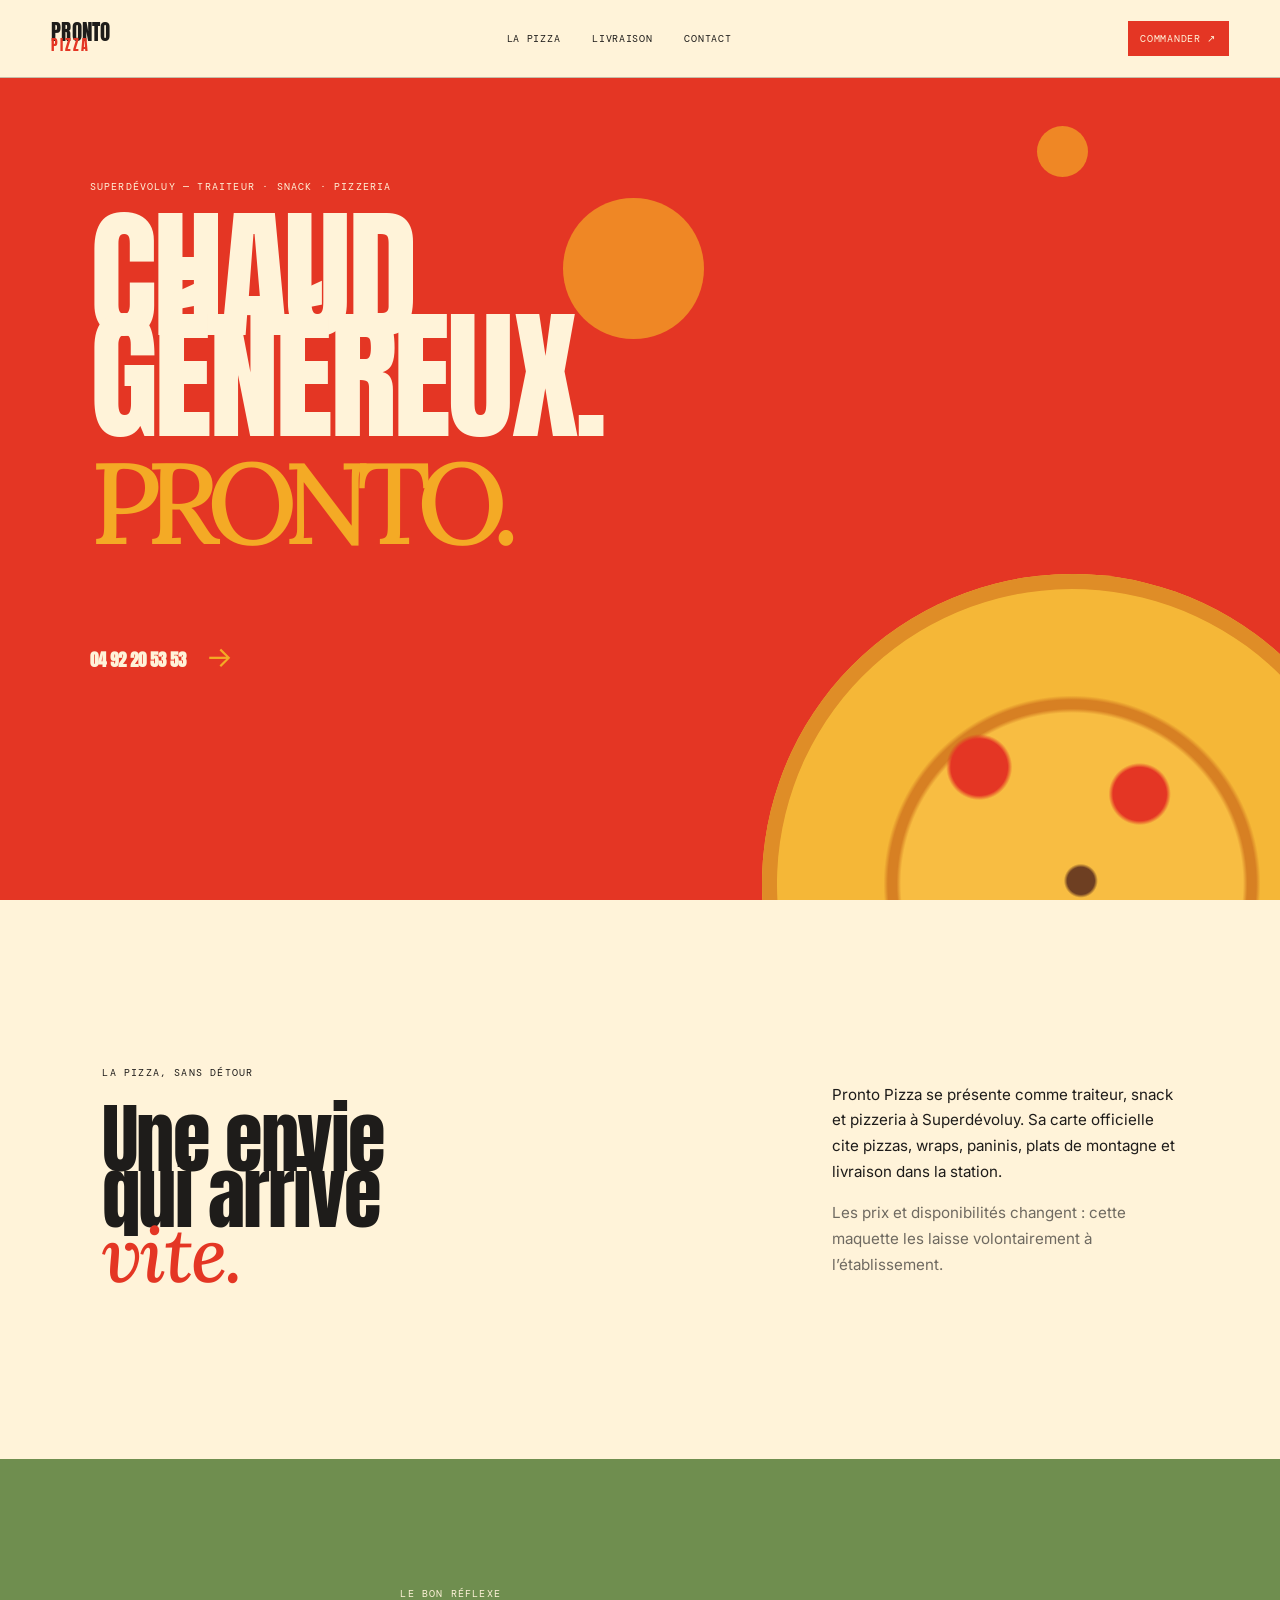
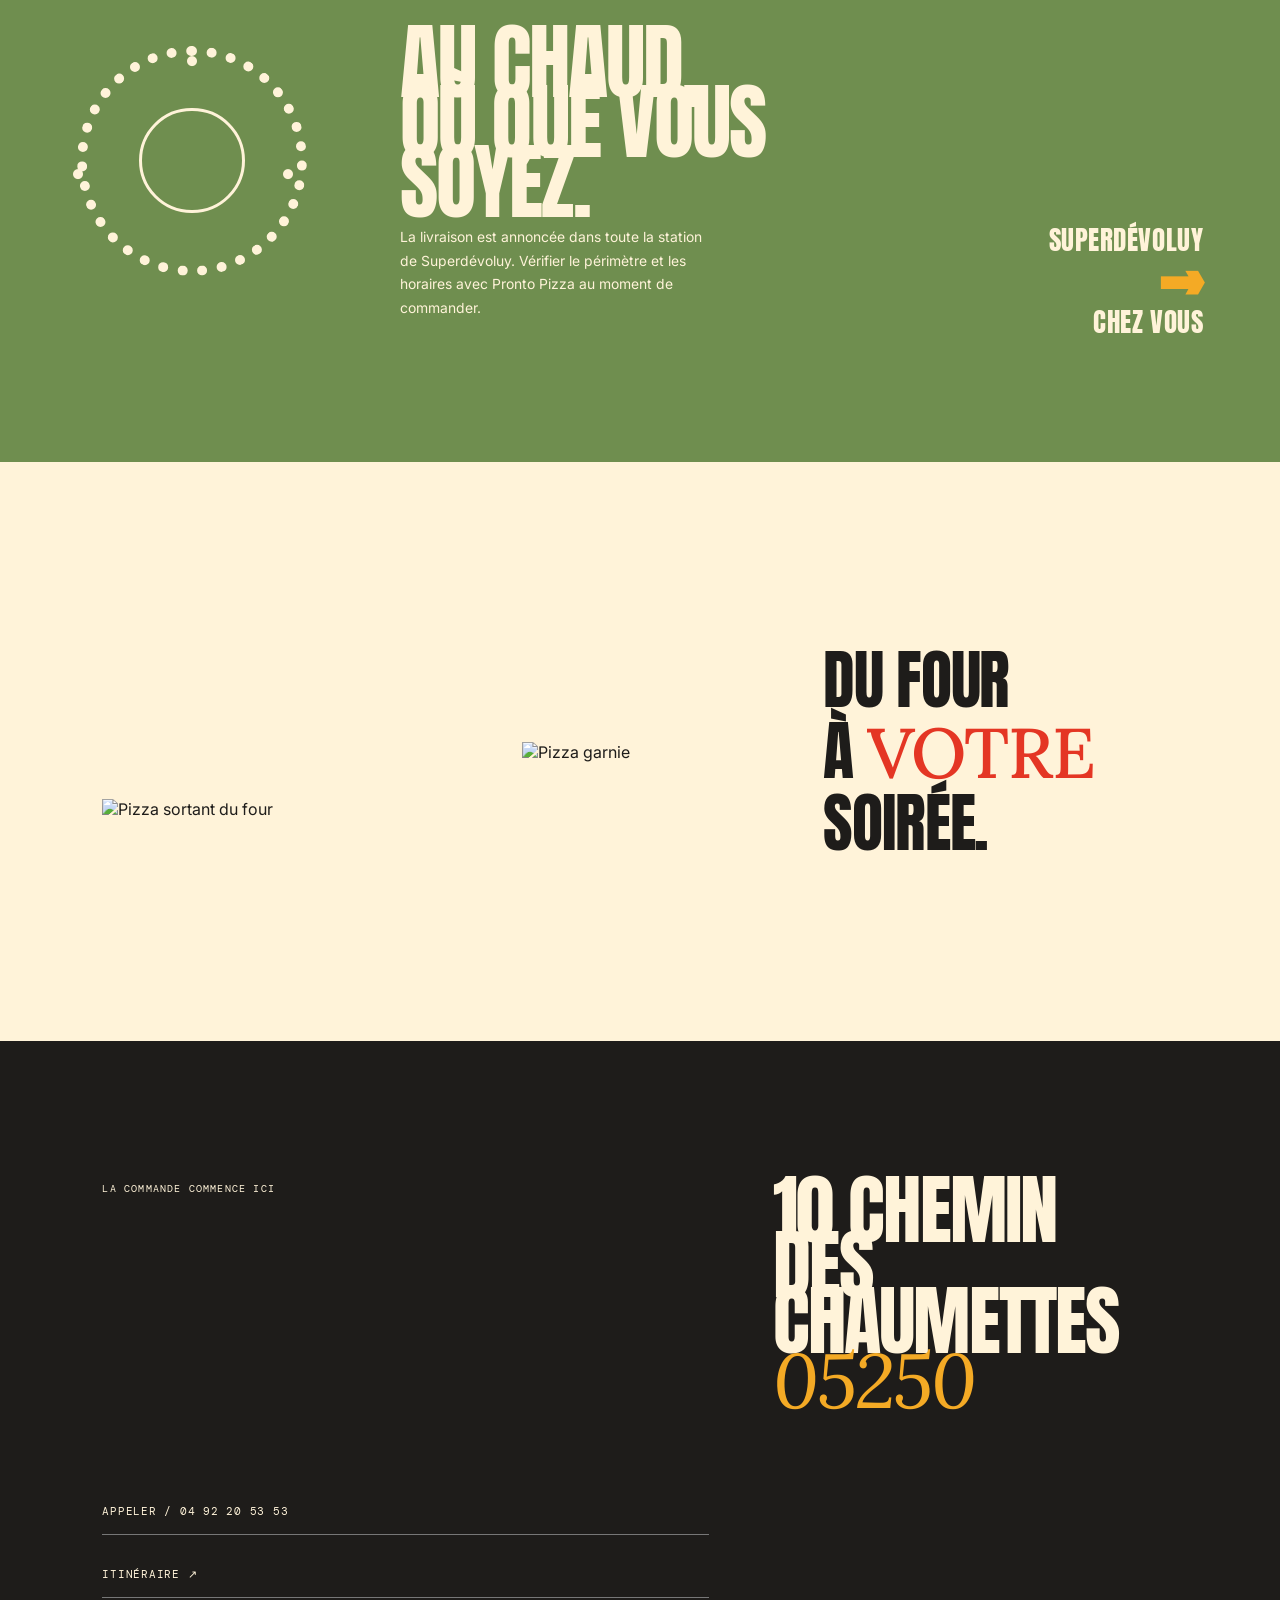
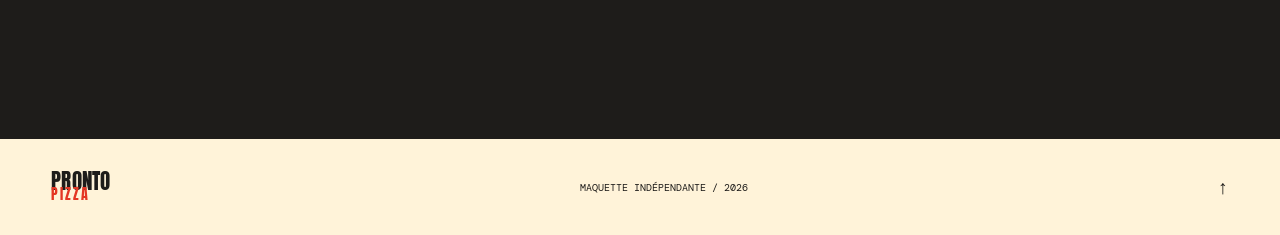
==== index.html @ b54236e5 "feat: publish Pronto Pizza independent showcase" ====
<!doctype html><html lang="fr"><head><meta charset="utf-8"><meta name="viewport" content="width=device-width,initial-scale=1"><meta name="description" content="Maquette indépendante pour Pronto Pizza, Superdévoluy."><title>Pronto Pizza — Superdévoluy</title><link rel="preconnect" href="https://images.unsplash.com"><link rel="preconnect" href="https://fonts.googleapis.com"><link rel="preconnect" href="https://fonts.gstatic.com" crossorigin><link href="https://fonts.googleapis.com/css2?family=Anton&family=DM+Mono&family=Inter:wght@400;600;800&family=Lora:ital,wght@0,500;1,500&display=swap" rel="stylesheet"><link rel="stylesheet" href="style.css"></head><body><header><a class="logo" href="#top">PRONTO<span>PIZZA</span></a><nav><a href="#pizza">La pizza</a><a href="#livraison">Livraison</a><a href="#contact">Contact</a></nav><a class="order" href="tel:+33492205353">Commander ↗</a></header><main id="top"><section class="hero"><div class="tomato t1"></div><div class="tomato t2"></div><p>SUPERDÉVOLUY — TRAITEUR · SNACK · PIZZERIA</p><h1>CHAUD.<br>GÉNÉREUX.<br><i>PRONTO.</i></h1><a href="tel:+33492205353">04 92 20 53 53 <b>→</b></a><div class="pizza" aria-hidden="true"><i></i><i></i><i></i><i></i></div></section><section id="pizza" class="about"><div><p class="tag">LA PIZZA, SANS DÉTOUR</p><h2>Une envie<br>qui arrive<br><em>vite.</em></h2></div><div><p>Pronto Pizza se présente comme traiteur, snack et pizzeria à Superdévoluy. Sa carte officielle cite pizzas, wraps, paninis, plats de montagne et livraison dans la station.</p><p>Les prix et disponibilités changent : cette maquette les laisse volontairement à l’établissement.</p></div></section><section id="livraison" class="delivery"><div class="wheel"><span>•</span><span>•</span><span>•</span></div><div><p class="tag">LE BON RÉFLEXE</p><h2>AU CHAUD,<br>OÙ QUE VOUS<br>SOYEZ.</h2><p>La livraison est annoncée dans toute la station de Superdévoluy. Vérifier le périmètre et les horaires avec Pronto Pizza au moment de commander.</p></div><div class="label">SUPERDÉVOLUY<br><b>→</b><br>CHEZ VOUS</div></section><section class="gallery"><figure><img src="https://images.unsplash.com/photo-1513104890138-7c749659a591?auto=format&fit=crop&w=1200&q=80" alt="Pizza sortant du four" loading="lazy"></figure><figure><img src="https://images.unsplash.com/photo-1565299624946-b28f40a0ae38?auto=format&fit=crop&w=1200&q=80" alt="Pizza garnie" loading="lazy"></figure><p>DU FOUR<br>À <i>VOTRE</i><br>SOIRÉE.</p></section><section id="contact" class="contact"><p class="tag">LA COMMANDE COMMENCE ICI</p><h2>10 CHEMIN<br>DES CHAUMETTES<br><em>05250</em></h2><div><a href="tel:+33492205353">APPELER / 04 92 20 53 53</a><a href="https://maps.google.com/?q=Pronto+Pizza+Superd%C3%A9voluy" target="_blank" rel="noopener">ITINÉRAIRE ↗</a></div></section></main><footer><a class="logo" href="#top">PRONTO<span>PIZZA</span></a><p>MAQUETTE INDÉPENDANTE / 2026</p><a href="#top">↑</a></footer></body></html>
---- style.css ----
:root{--red:#e43624;--cream:#fff3d9;--dark:#1e1c1a;--green:#6f8e4f;--gold:#f4aa25}*{box-sizing:border-box}html{scroll-behavior:smooth}body{margin:0;background:var(--cream);color:var(--dark);font-family:Inter,sans-serif;overflow-x:hidden}header{height:78px;background:var(--cream);padding:0 4vw;display:flex;align-items:center;justify-content:space-between;position:absolute;z-index:2;width:100%;border-bottom:1px solid rgba(30,28,26,.25)}.logo{font:400 1.3rem/.7 Anton,sans-serif;letter-spacing:.01em;text-decoration:none;color:var(--dark);display:grid}.logo span{font-size:.85rem;color:var(--red);letter-spacing:.15em}nav{display:flex;gap:2rem}nav a,.order{font:.62rem "DM Mono",monospace;letter-spacing:.07em;text-transform:uppercase;text-decoration:none;color:var(--dark)}.order{background:var(--red);color:var(--cream);padding:.7rem .8rem}.hero{background:var(--red);min-height:100vh;color:var(--cream);padding:20vh 7vw 8vw;position:relative;overflow:hidden}.hero>p,.tag{font:.62rem "DM Mono",monospace;letter-spacing:.12em;text-transform:uppercase;margin:0 0 2rem;position:relative;z-index:1}.hero h1,.about h2,.delivery h2,.contact h2{font:400 clamp(4rem,11vw,12rem)/.72 Anton,sans-serif;letter-spacing:-.025em;margin:0;position:relative;z-index:1}.hero h1 i{font:500 clamp(3.3rem,9vw,10rem) Lora,serif;color:var(--gold);letter-spacing:-.12em}.hero>a{color:var(--cream);font:700 1.05rem Anton,sans-serif;text-decoration:none;display:inline-block;margin-top:7vh;position:relative;z-index:1}.hero>a b{color:var(--gold);font:1.8rem Inter,sans-serif;margin-left:1rem}.pizza{width:min(50vw,620px);aspect-ratio:1;border-radius:50%;background:radial-gradient(circle at 50% 50%,#f8bd42 0 39%,#d78023 40% 42%,#f5b737 43%);position:absolute;right:-8vw;bottom:-23vw;box-shadow:inset 0 0 0 15px #df8d27;transform:rotate(-20deg)}.pizza:before{content:"";position:absolute;inset:12%;border-radius:50%;background:radial-gradient(circle at 40% 20%,var(--red) 0 6%,transparent 7%),radial-gradient(circle at 70% 37%,var(--red) 0 6%,transparent 7%),radial-gradient(circle at 36% 65%,var(--red) 0 6%,transparent 7%),radial-gradient(circle at 73% 72%,var(--red) 0 6%,transparent 7%),radial-gradient(circle at 52% 50%,#6e3f22 0 4%,transparent 5%)}.tomato{width:11vw;aspect-ratio:1;border-radius:50%;background:var(--gold);position:absolute;opacity:.7}.t1{right:45%;top:22%}.t2{right:15%;top:14%;width:4vw}.about{padding:13vw 8vw;display:grid;grid-template-columns:1fr .55fr;gap:8vw}.about h2,.delivery h2,.contact h2{font-size:clamp(3.7rem,6vw,7rem)}.about h2 em{font-family:Lora,serif;color:var(--red);font-weight:500}.about div:last-child{align-self:end;font-size:.95rem;line-height:1.7}.about div:last-child p+p{font:.75rem;color:#6f6a61}.delivery{padding:10vw 6vw;background:var(--green);color:var(--cream);display:grid;grid-template-columns:.65fr 1.2fr .65fr;gap:5vw;align-items:center}.wheel{height:18vw;max-height:260px;aspect-ratio:1;border:10px dotted var(--cream);border-radius:50%;position:relative;animation:roll 12s linear infinite}.wheel:before{content:"";position:absolute;inset:25%;border:3px solid var(--cream);border-radius:50%}.wheel span{position:absolute;left:46%;top:-8%;font-size:2rem}.wheel span:nth-child(2){left:-8%;top:46%}.wheel span:nth-child(3){left:92%;top:46%}.delivery h2{font-size:clamp(3.7rem,6.5vw,7.5rem)}.delivery div>p:last-child{line-height:1.7;font-size:.87rem;max-width:320px}.label{font:1.7rem/.9 Anton,sans-serif;letter-spacing:.02em;text-align:right;align-self:end}.label b{color:var(--gold);font-size:4rem}.gallery{padding:10vw 8vw;display:grid;grid-template-columns:1fr .7fr .9fr;gap:2vw;align-items:center}.gallery figure{margin:0;overflow:hidden}.gallery figure:first-child{margin-top:9vw}.gallery img{width:100%;height:30vw;object-fit:cover}.gallery p{font:400 clamp(2.7rem,5vw,5rem)/.82 Anton,sans-serif;letter-spacing:-.02em}.gallery p i{font:500 1.1em Lora,serif;color:var(--red)}.contact{background:var(--dark);color:var(--cream);padding:11vw 8vw;display:grid;grid-template-columns:1.2fr .8fr;gap:5vw}.contact h2 em{color:var(--gold);font-family:Lora,serif}.contact div:last-child{align-self:end}.contact a{display:block;color:var(--cream);text-decoration:none;font:.67rem "DM Mono",monospace;letter-spacing:.07em;margin-top:1rem;padding:1rem 0;border-bottom:1px solid #777;text-transform:uppercase}footer{padding:2rem 4vw;display:flex;justify-content:space-between;align-items:center;font:.6rem "DM Mono",monospace}footer>a:last-child{color:inherit;text-decoration:none;font-size:1.2rem}@keyframes roll{to{transform:rotate(360deg)}}@media(max-width:700px){header{height:65px;padding:0 6vw}nav{display:none}.order{font-size:.5rem}.hero{padding:24vh 7vw 6vw}.hero h1{font-size:5.1rem}.pizza{width:103vw;right:-43vw;bottom:-2vw}.tomato{width:20vw}.t1{right:16%;top:19%}.t2{width:10vw;right:72%;top:22%}.about{display:block;padding:18vw 7vw}.about h2{font-size:4.2rem}.about div:last-child{margin-top:5rem}.delivery{display:block;padding:18vw 7vw}.wheel{height:50vw;margin-bottom:13vw}.delivery h2{font-size:4.1rem}.label{text-align:left;margin-top:5rem}.gallery{padding:18vw 7vw;grid-template-columns:1fr 1fr;gap:4vw}.gallery img{height:58vw}.gallery p{grid-column:1/3;font-size:4rem}.contact{display:block;padding:18vw 7vw}.contact h2{font-size:4rem}.contact div:last-child{margin-top:15vw}footer{display:block;padding:7vw}footer p{margin:1rem 0}}
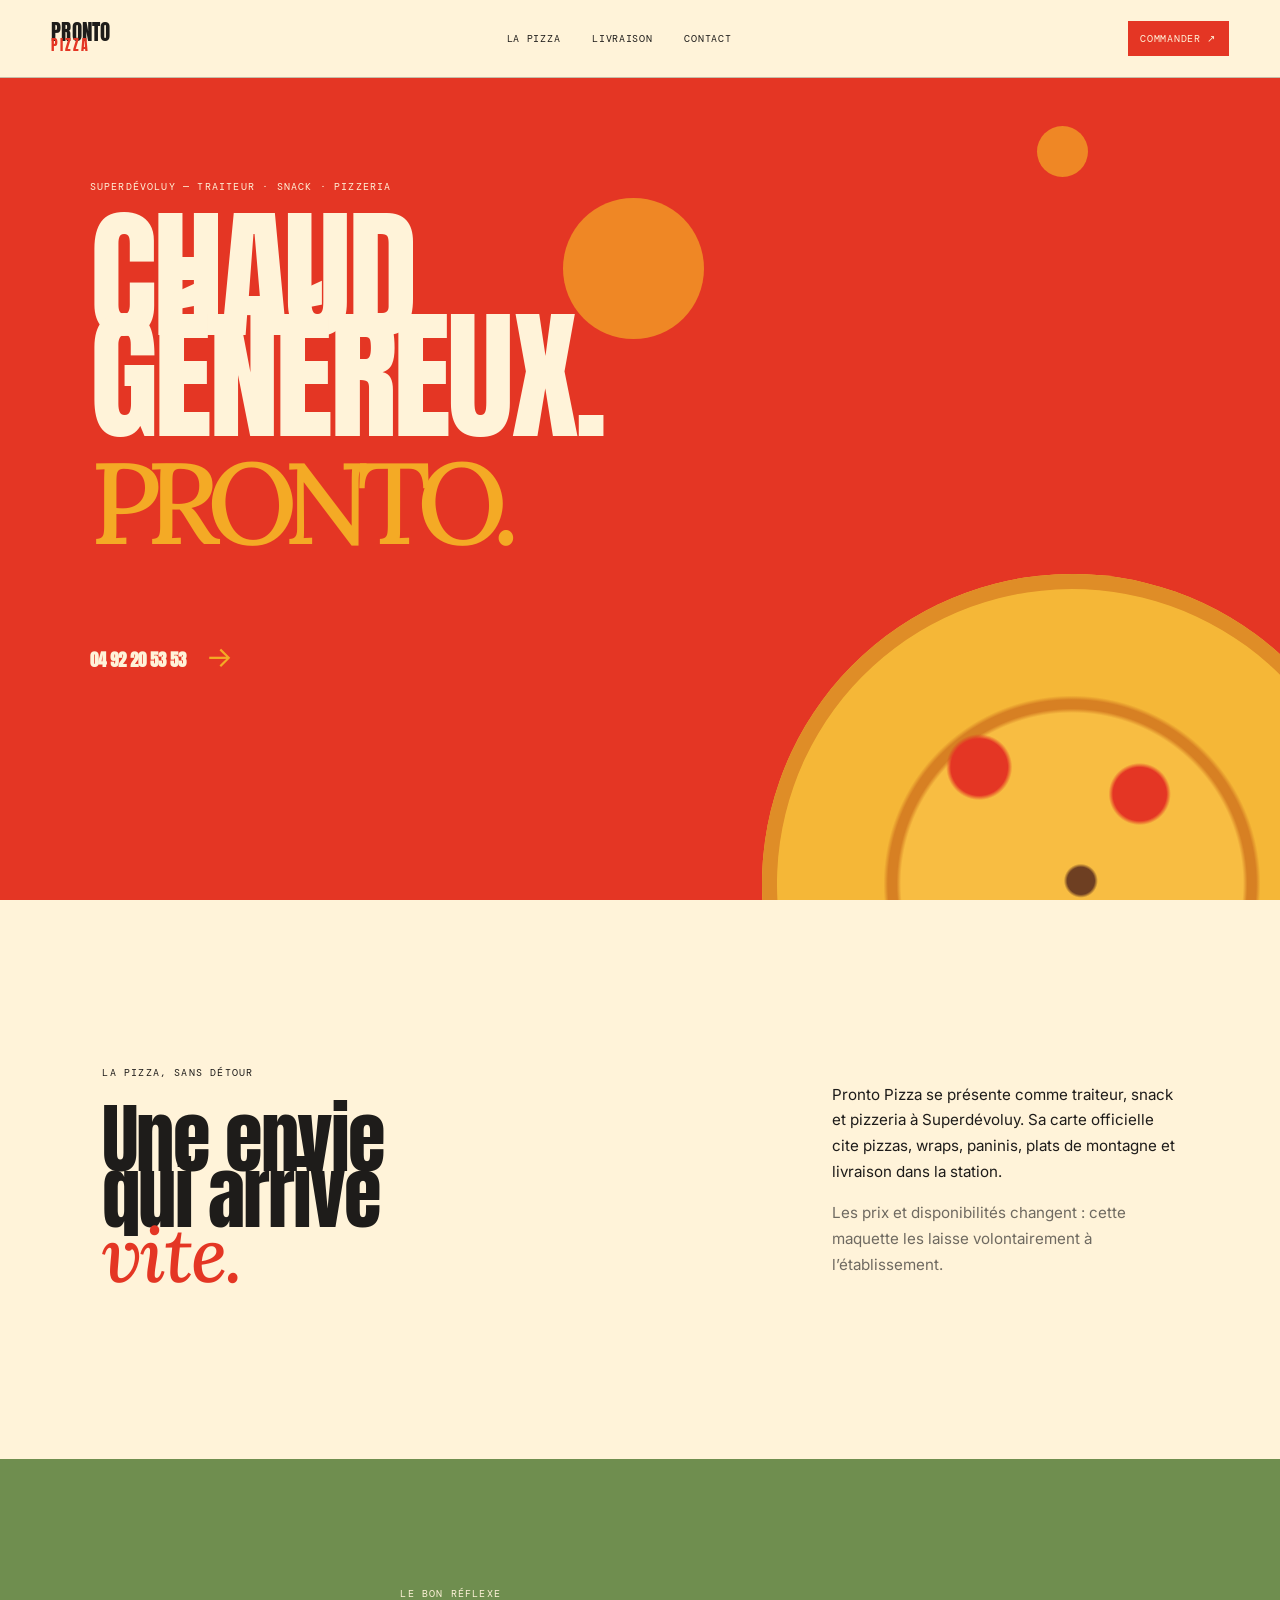
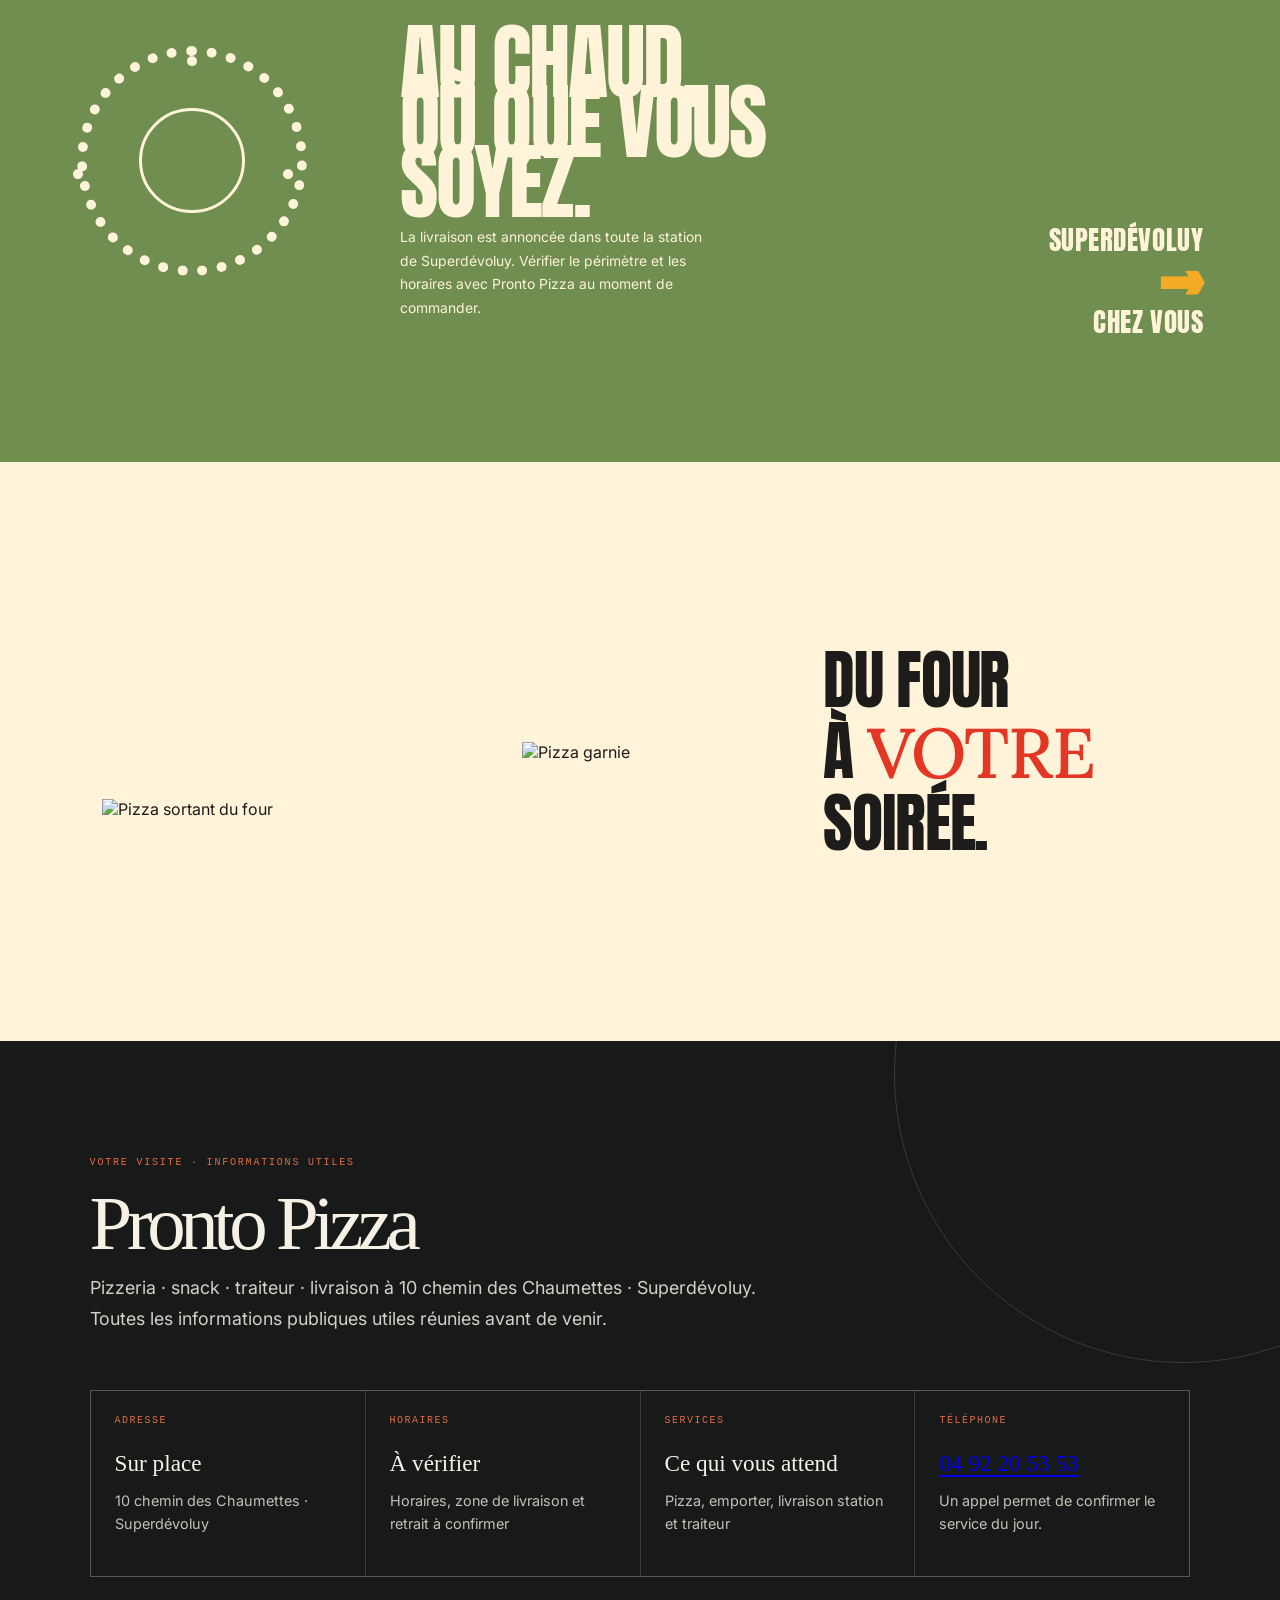
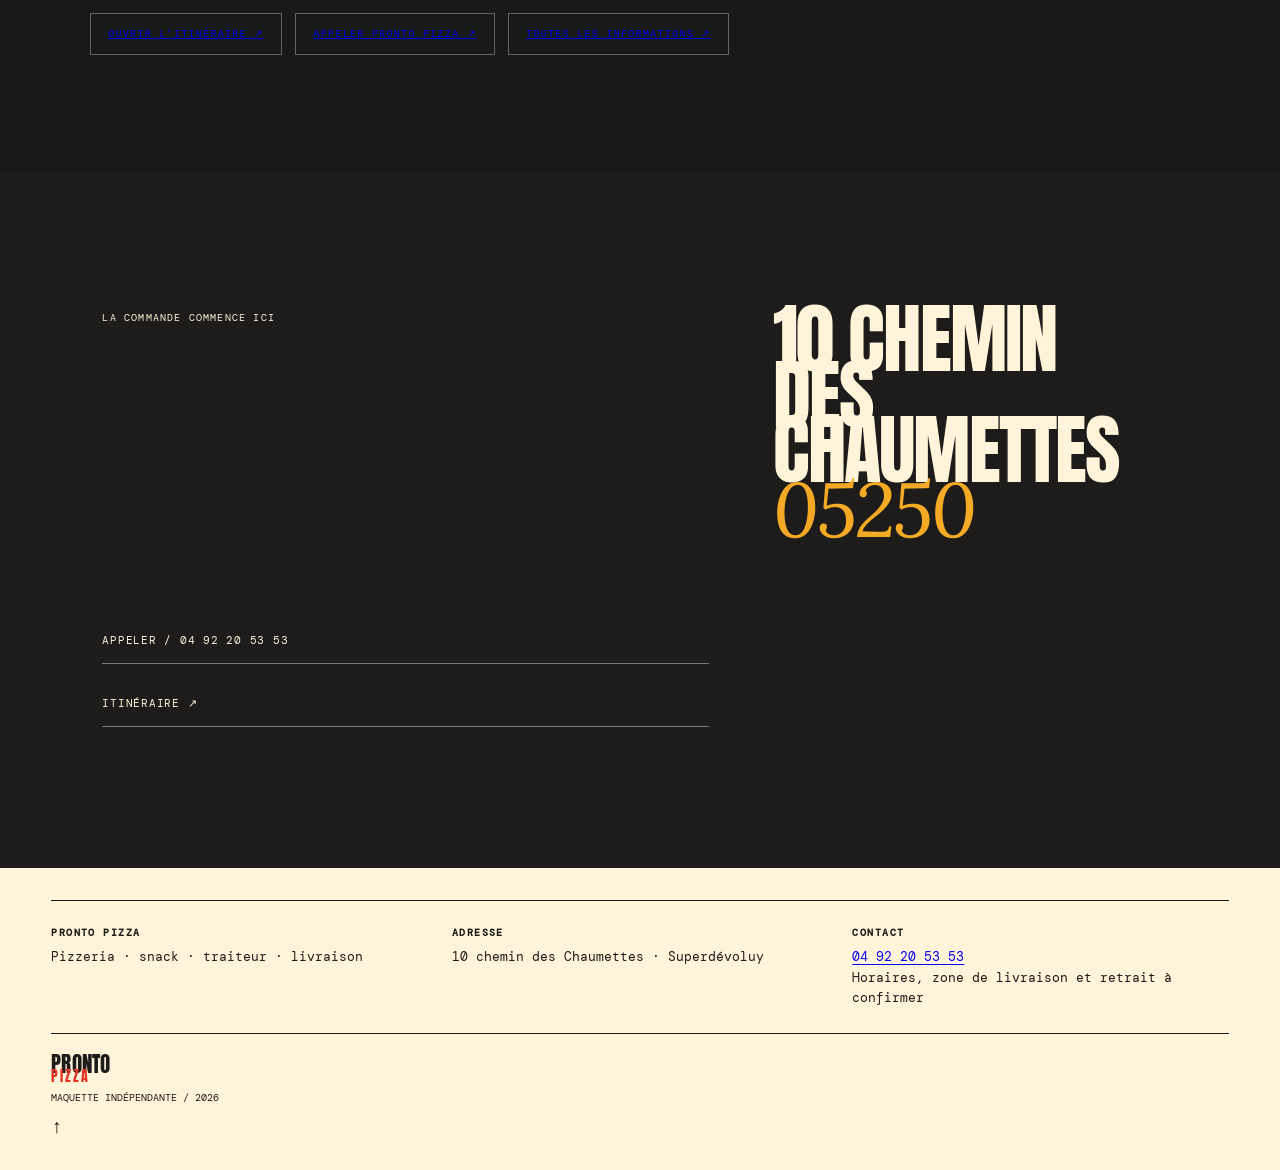
==== commit 0abf4ea1: "Complete practical information and local footer" ====
--- a/index.html
+++ b/index.html
@@ -1 +1,106 @@
-<!doctype html><html lang="fr"><head><meta charset="utf-8"><meta name="viewport" content="width=device-width,initial-scale=1"><meta name="description" content="Maquette indépendante pour Pronto Pizza, Superdévoluy."><title>Pronto Pizza — Superdévoluy</title><link rel="preconnect" href="https://images.unsplash.com"><link rel="preconnect" href="https://fonts.googleapis.com"><link rel="preconnect" href="https://fonts.gstatic.com" crossorigin><link href="https://fonts.googleapis.com/css2?family=Anton&family=DM+Mono&family=Inter:wght@400;600;800&family=Lora:ital,wght@0,500;1,500&display=swap" rel="stylesheet"><link rel="stylesheet" href="style.css"></head><body><header><a class="logo" href="#top">PRONTO<span>PIZZA</span></a><nav><a href="#pizza">La pizza</a><a href="#livraison">Livraison</a><a href="#contact">Contact</a></nav><a class="order" href="tel:+33492205353">Commander ↗</a></header><main id="top"><section class="hero"><div class="tomato t1"></div><div class="tomato t2"></div><p>SUPERDÉVOLUY — TRAITEUR · SNACK · PIZZERIA</p><h1>CHAUD.<br>GÉNÉREUX.<br><i>PRONTO.</i></h1><a href="tel:+33492205353">04 92 20 53 53 <b>→</b></a><div class="pizza" aria-hidden="true"><i></i><i></i><i></i><i></i></div></section><section id="pizza" class="about"><div><p class="tag">LA PIZZA, SANS DÉTOUR</p><h2>Une envie<br>qui arrive<br><em>vite.</em></h2></div><div><p>Pronto Pizza se présente comme traiteur, snack et pizzeria à Superdévoluy. Sa carte officielle cite pizzas, wraps, paninis, plats de montagne et livraison dans la station.</p><p>Les prix et disponibilités changent : cette maquette les laisse volontairement à l’établissement.</p></div></section><section id="livraison" class="delivery"><div class="wheel"><span>•</span><span>•</span><span>•</span></div><div><p class="tag">LE BON RÉFLEXE</p><h2>AU CHAUD,<br>OÙ QUE VOUS<br>SOYEZ.</h2><p>La livraison est annoncée dans toute la station de Superdévoluy. Vérifier le périmètre et les horaires avec Pronto Pizza au moment de commander.</p></div><div class="label">SUPERDÉVOLUY<br><b>→</b><br>CHEZ VOUS</div></section><section class="gallery"><figure><img src="https://images.unsplash.com/photo-1513104890138-7c749659a591?auto=format&fit=crop&w=1200&q=80" alt="Pizza sortant du four" loading="lazy"></figure><figure><img src="https://images.unsplash.com/photo-1565299624946-b28f40a0ae38?auto=format&fit=crop&w=1200&q=80" alt="Pizza garnie" loading="lazy"></figure><p>DU FOUR<br>À <i>VOTRE</i><br>SOIRÉE.</p></section><section id="contact" class="contact"><p class="tag">LA COMMANDE COMMENCE ICI</p><h2>10 CHEMIN<br>DES CHAUMETTES<br><em>05250</em></h2><div><a href="tel:+33492205353">APPELER / 04 92 20 53 53</a><a href="https://maps.google.com/?q=Pronto+Pizza+Superd%C3%A9voluy" target="_blank" rel="noopener">ITINÉRAIRE ↗</a></div></section></main><footer><a class="logo" href="#top">PRONTO<span>PIZZA</span></a><p>MAQUETTE INDÉPENDANTE / 2026</p><a href="#top">↑</a></footer></body></html>
+<!doctype html>
+<html lang="fr">
+  <head>
+    <meta charset="utf-8" />
+    <meta name="viewport" content="width=device-width,initial-scale=1" />
+    <meta
+      name="description"
+      content="Maquette indépendante pour Pronto Pizza, Superdévoluy."
+    />
+    <title>Pronto Pizza — Superdévoluy</title>
+    <link rel="preconnect" href="https://images.unsplash.com" />
+    <link rel="preconnect" href="https://fonts.googleapis.com" />
+    <link rel="preconnect" href="https://fonts.gstatic.com" crossorigin />
+    <link
+      href="https://fonts.googleapis.com/css2?family=Anton&family=DM+Mono&family=Inter:wght@400;600;800&family=Lora:ital,wght@0,500;1,500&display=swap"
+      rel="stylesheet"
+    />
+    <link rel="stylesheet" href="style.css" />
+  </head>
+  <body>
+    <header>
+      <a class="logo" href="#top">PRONTO<span>PIZZA</span></a>
+      <nav>
+        <a href="#pizza">La pizza</a><a href="#livraison">Livraison</a
+        ><a href="#contact">Contact</a>
+      </nav>
+      <a class="order" href="tel:+33492205353">Commander ↗</a>
+    </header>
+    <main id="top">
+      <section class="hero">
+        <div class="tomato t1"></div>
+        <div class="tomato t2"></div>
+        <p>SUPERDÉVOLUY — TRAITEUR · SNACK · PIZZERIA</p>
+        <h1>CHAUD.<br />GÉNÉREUX.<br /><i>PRONTO.</i></h1>
+        <a href="tel:+33492205353">04 92 20 53 53 <b>→</b></a>
+        <div class="pizza" aria-hidden="true"><i></i><i></i><i></i><i></i></div>
+      </section>
+      <section id="pizza" class="about">
+        <div>
+          <p class="tag">LA PIZZA, SANS DÉTOUR</p>
+          <h2>Une envie<br />qui arrive<br /><em>vite.</em></h2>
+        </div>
+        <div>
+          <p>
+            Pronto Pizza se présente comme traiteur, snack et pizzeria à
+            Superdévoluy. Sa carte officielle cite pizzas, wraps, paninis, plats
+            de montagne et livraison dans la station.
+          </p>
+          <p>
+            Les prix et disponibilités changent : cette maquette les laisse
+            volontairement à l’établissement.
+          </p>
+        </div>
+      </section>
+      <section id="livraison" class="delivery">
+        <div class="wheel"><span>•</span><span>•</span><span>•</span></div>
+        <div>
+          <p class="tag">LE BON RÉFLEXE</p>
+          <h2>AU CHAUD,<br />OÙ QUE VOUS<br />SOYEZ.</h2>
+          <p>
+            La livraison est annoncée dans toute la station de Superdévoluy.
+            Vérifier le périmètre et les horaires avec Pronto Pizza au moment de
+            commander.
+          </p>
+        </div>
+        <div class="label">SUPERDÉVOLUY<br /><b>→</b><br />CHEZ VOUS</div>
+      </section>
+      <section class="gallery">
+        <figure>
+          <img
+            src="https://images.unsplash.com/photo-1513104890138-7c749659a591?auto=format&fit=crop&w=1200&q=80"
+            alt="Pizza sortant du four"
+            loading="lazy"
+          />
+        </figure>
+        <figure>
+          <img
+            src="https://images.unsplash.com/photo-1565299624946-b28f40a0ae38?auto=format&fit=crop&w=1200&q=80"
+            alt="Pizza garnie"
+            loading="lazy"
+          />
+        </figure>
+        <p>DU FOUR<br />À <i>VOTRE</i><br />SOIRÉE.</p>
+      </section>
+      <section id="contact" class="contact">
+        <p class="tag">LA COMMANDE COMMENCE ICI</p>
+        <h2>10 CHEMIN<br />DES CHAUMETTES<br /><em>05250</em></h2>
+        <div>
+          <a href="tel:+33492205353">APPELER / 04 92 20 53 53</a
+          ><a
+            href="https://maps.google.com/?q=Pronto+Pizza+Superd%C3%A9voluy"
+            target="_blank"
+            rel="noopener"
+            >ITINÉRAIRE ↗</a
+          >
+        </div>
+      </section>
+    </main>
+    <footer>
+      <a class="logo" href="#top">PRONTO<span>PIZZA</span></a>
+      <p>MAQUETTE INDÉPENDANTE / 2026</p>
+      <a href="#top">↑</a>
+    </footer>
+<script src="site-enhance.js"></script>
+</body>
+</html>
--- a/style.css
+++ b/style.css
@@ -1 +1,644 @@
-:root{--red:#e43624;--cream:#fff3d9;--dark:#1e1c1a;--green:#6f8e4f;--gold:#f4aa25}*{box-sizing:border-box}html{scroll-behavior:smooth}body{margin:0;background:var(--cream);color:var(--dark);font-family:Inter,sans-serif;overflow-x:hidden}header{height:78px;background:var(--cream);padding:0 4vw;display:flex;align-items:center;justify-content:space-between;position:absolute;z-index:2;width:100%;border-bottom:1px solid rgba(30,28,26,.25)}.logo{font:400 1.3rem/.7 Anton,sans-serif;letter-spacing:.01em;text-decoration:none;color:var(--dark);display:grid}.logo span{font-size:.85rem;color:var(--red);letter-spacing:.15em}nav{display:flex;gap:2rem}nav a,.order{font:.62rem "DM Mono",monospace;letter-spacing:.07em;text-transform:uppercase;text-decoration:none;color:var(--dark)}.order{background:var(--red);color:var(--cream);padding:.7rem .8rem}.hero{background:var(--red);min-height:100vh;color:var(--cream);padding:20vh 7vw 8vw;position:relative;overflow:hidden}.hero>p,.tag{font:.62rem "DM Mono",monospace;letter-spacing:.12em;text-transform:uppercase;margin:0 0 2rem;position:relative;z-index:1}.hero h1,.about h2,.delivery h2,.contact h2{font:400 clamp(4rem,11vw,12rem)/.72 Anton,sans-serif;letter-spacing:-.025em;margin:0;position:relative;z-index:1}.hero h1 i{font:500 clamp(3.3rem,9vw,10rem) Lora,serif;color:var(--gold);letter-spacing:-.12em}.hero>a{color:var(--cream);font:700 1.05rem Anton,sans-serif;text-decoration:none;display:inline-block;margin-top:7vh;position:relative;z-index:1}.hero>a b{color:var(--gold);font:1.8rem Inter,sans-serif;margin-left:1rem}.pizza{width:min(50vw,620px);aspect-ratio:1;border-radius:50%;background:radial-gradient(circle at 50% 50%,#f8bd42 0 39%,#d78023 40% 42%,#f5b737 43%);position:absolute;right:-8vw;bottom:-23vw;box-shadow:inset 0 0 0 15px #df8d27;transform:rotate(-20deg)}.pizza:before{content:"";position:absolute;inset:12%;border-radius:50%;background:radial-gradient(circle at 40% 20%,var(--red) 0 6%,transparent 7%),radial-gradient(circle at 70% 37%,var(--red) 0 6%,transparent 7%),radial-gradient(circle at 36% 65%,var(--red) 0 6%,transparent 7%),radial-gradient(circle at 73% 72%,var(--red) 0 6%,transparent 7%),radial-gradient(circle at 52% 50%,#6e3f22 0 4%,transparent 5%)}.tomato{width:11vw;aspect-ratio:1;border-radius:50%;background:var(--gold);position:absolute;opacity:.7}.t1{right:45%;top:22%}.t2{right:15%;top:14%;width:4vw}.about{padding:13vw 8vw;display:grid;grid-template-columns:1fr .55fr;gap:8vw}.about h2,.delivery h2,.contact h2{font-size:clamp(3.7rem,6vw,7rem)}.about h2 em{font-family:Lora,serif;color:var(--red);font-weight:500}.about div:last-child{align-self:end;font-size:.95rem;line-height:1.7}.about div:last-child p+p{font:.75rem;color:#6f6a61}.delivery{padding:10vw 6vw;background:var(--green);color:var(--cream);display:grid;grid-template-columns:.65fr 1.2fr .65fr;gap:5vw;align-items:center}.wheel{height:18vw;max-height:260px;aspect-ratio:1;border:10px dotted var(--cream);border-radius:50%;position:relative;animation:roll 12s linear infinite}.wheel:before{content:"";position:absolute;inset:25%;border:3px solid var(--cream);border-radius:50%}.wheel span{position:absolute;left:46%;top:-8%;font-size:2rem}.wheel span:nth-child(2){left:-8%;top:46%}.wheel span:nth-child(3){left:92%;top:46%}.delivery h2{font-size:clamp(3.7rem,6.5vw,7.5rem)}.delivery div>p:last-child{line-height:1.7;font-size:.87rem;max-width:320px}.label{font:1.7rem/.9 Anton,sans-serif;letter-spacing:.02em;text-align:right;align-self:end}.label b{color:var(--gold);font-size:4rem}.gallery{padding:10vw 8vw;display:grid;grid-template-columns:1fr .7fr .9fr;gap:2vw;align-items:center}.gallery figure{margin:0;overflow:hidden}.gallery figure:first-child{margin-top:9vw}.gallery img{width:100%;height:30vw;object-fit:cover}.gallery p{font:400 clamp(2.7rem,5vw,5rem)/.82 Anton,sans-serif;letter-spacing:-.02em}.gallery p i{font:500 1.1em Lora,serif;color:var(--red)}.contact{background:var(--dark);color:var(--cream);padding:11vw 8vw;display:grid;grid-template-columns:1.2fr .8fr;gap:5vw}.contact h2 em{color:var(--gold);font-family:Lora,serif}.contact div:last-child{align-self:end}.contact a{display:block;color:var(--cream);text-decoration:none;font:.67rem "DM Mono",monospace;letter-spacing:.07em;margin-top:1rem;padding:1rem 0;border-bottom:1px solid #777;text-transform:uppercase}footer{padding:2rem 4vw;display:flex;justify-content:space-between;align-items:center;font:.6rem "DM Mono",monospace}footer>a:last-child{color:inherit;text-decoration:none;font-size:1.2rem}@keyframes roll{to{transform:rotate(360deg)}}@media(max-width:700px){header{height:65px;padding:0 6vw}nav{display:none}.order{font-size:.5rem}.hero{padding:24vh 7vw 6vw}.hero h1{font-size:5.1rem}.pizza{width:103vw;right:-43vw;bottom:-2vw}.tomato{width:20vw}.t1{right:16%;top:19%}.t2{width:10vw;right:72%;top:22%}.about{display:block;padding:18vw 7vw}.about h2{font-size:4.2rem}.about div:last-child{margin-top:5rem}.delivery{display:block;padding:18vw 7vw}.wheel{height:50vw;margin-bottom:13vw}.delivery h2{font-size:4.1rem}.label{text-align:left;margin-top:5rem}.gallery{padding:18vw 7vw;grid-template-columns:1fr 1fr;gap:4vw}.gallery img{height:58vw}.gallery p{grid-column:1/3;font-size:4rem}.contact{display:block;padding:18vw 7vw}.contact h2{font-size:4rem}.contact div:last-child{margin-top:15vw}footer{display:block;padding:7vw}footer p{margin:1rem 0}}
+:root {
+  --red: #e43624;
+  --cream: #fff3d9;
+  --dark: #1e1c1a;
+  --green: #6f8e4f;
+  --gold: #f4aa25;
+}
+* {
+  box-sizing: border-box;
+}
+html {
+  scroll-behavior: smooth;
+}
+body {
+  margin: 0;
+  background: var(--cream);
+  color: var(--dark);
+  font-family: Inter, sans-serif;
+  overflow-x: hidden;
+}
+header {
+  height: 78px;
+  background: var(--cream);
+  padding: 0 4vw;
+  display: flex;
+  align-items: center;
+  justify-content: space-between;
+  position: absolute;
+  z-index: 2;
+  width: 100%;
+  border-bottom: 1px solid rgba(30, 28, 26, 0.25);
+}
+.logo {
+  font:
+    400 1.3rem/0.7 Anton,
+    sans-serif;
+  letter-spacing: 0.01em;
+  text-decoration: none;
+  color: var(--dark);
+  display: grid;
+}
+.logo span {
+  font-size: 0.85rem;
+  color: var(--red);
+  letter-spacing: 0.15em;
+}
+nav {
+  display: flex;
+  gap: 2rem;
+}
+nav a,
+.order {
+  font:
+    0.62rem "DM Mono",
+    monospace;
+  letter-spacing: 0.07em;
+  text-transform: uppercase;
+  text-decoration: none;
+  color: var(--dark);
+}
+.order {
+  background: var(--red);
+  color: var(--cream);
+  padding: 0.7rem 0.8rem;
+}
+.hero {
+  background: var(--red);
+  min-height: 100vh;
+  color: var(--cream);
+  padding: 20vh 7vw 8vw;
+  position: relative;
+  overflow: hidden;
+}
+.hero > p,
+.tag {
+  font:
+    0.62rem "DM Mono",
+    monospace;
+  letter-spacing: 0.12em;
+  text-transform: uppercase;
+  margin: 0 0 2rem;
+  position: relative;
+  z-index: 1;
+}
+.hero h1,
+.about h2,
+.delivery h2,
+.contact h2 {
+  font:
+    400 clamp(4rem, 11vw, 12rem)/0.72 Anton,
+    sans-serif;
+  letter-spacing: -0.025em;
+  margin: 0;
+  position: relative;
+  z-index: 1;
+}
+.hero h1 i {
+  font:
+    500 clamp(3.3rem, 9vw, 10rem) Lora,
+    serif;
+  color: var(--gold);
+  letter-spacing: -0.12em;
+}
+.hero > a {
+  color: var(--cream);
+  font:
+    700 1.05rem Anton,
+    sans-serif;
+  text-decoration: none;
+  display: inline-block;
+  margin-top: 7vh;
+  position: relative;
+  z-index: 1;
+}
+.hero > a b {
+  color: var(--gold);
+  font:
+    1.8rem Inter,
+    sans-serif;
+  margin-left: 1rem;
+}
+.pizza {
+  width: min(50vw, 620px);
+  aspect-ratio: 1;
+  border-radius: 50%;
+  background: radial-gradient(
+    circle at 50% 50%,
+    #f8bd42 0 39%,
+    #d78023 40% 42%,
+    #f5b737 43%
+  );
+  position: absolute;
+  right: -8vw;
+  bottom: -23vw;
+  box-shadow: inset 0 0 0 15px #df8d27;
+  transform: rotate(-20deg);
+}
+.pizza:before {
+  content: "";
+  position: absolute;
+  inset: 12%;
+  border-radius: 50%;
+  background:
+    radial-gradient(circle at 40% 20%, var(--red) 0 6%, transparent 7%),
+    radial-gradient(circle at 70% 37%, var(--red) 0 6%, transparent 7%),
+    radial-gradient(circle at 36% 65%, var(--red) 0 6%, transparent 7%),
+    radial-gradient(circle at 73% 72%, var(--red) 0 6%, transparent 7%),
+    radial-gradient(circle at 52% 50%, #6e3f22 0 4%, transparent 5%);
+}
+.tomato {
+  width: 11vw;
+  aspect-ratio: 1;
+  border-radius: 50%;
+  background: var(--gold);
+  position: absolute;
+  opacity: 0.7;
+}
+.t1 {
+  right: 45%;
+  top: 22%;
+}
+.t2 {
+  right: 15%;
+  top: 14%;
+  width: 4vw;
+}
+.about {
+  padding: 13vw 8vw;
+  display: grid;
+  grid-template-columns: 1fr 0.55fr;
+  gap: 8vw;
+}
+.about h2,
+.delivery h2,
+.contact h2 {
+  font-size: clamp(3.7rem, 6vw, 7rem);
+}
+.about h2 em {
+  font-family: Lora, serif;
+  color: var(--red);
+  font-weight: 500;
+}
+.about div:last-child {
+  align-self: end;
+  font-size: 0.95rem;
+  line-height: 1.7;
+}
+.about div:last-child p + p {
+  font: 0.75rem;
+  color: #6f6a61;
+}
+.delivery {
+  padding: 10vw 6vw;
+  background: var(--green);
+  color: var(--cream);
+  display: grid;
+  grid-template-columns: 0.65fr 1.2fr 0.65fr;
+  gap: 5vw;
+  align-items: center;
+}
+.wheel {
+  height: 18vw;
+  max-height: 260px;
+  aspect-ratio: 1;
+  border: 10px dotted var(--cream);
+  border-radius: 50%;
+  position: relative;
+  animation: roll 12s linear infinite;
+}
+.wheel:before {
+  content: "";
+  position: absolute;
+  inset: 25%;
+  border: 3px solid var(--cream);
+  border-radius: 50%;
+}
+.wheel span {
+  position: absolute;
+  left: 46%;
+  top: -8%;
+  font-size: 2rem;
+}
+.wheel span:nth-child(2) {
+  left: -8%;
+  top: 46%;
+}
+.wheel span:nth-child(3) {
+  left: 92%;
+  top: 46%;
+}
+.delivery h2 {
+  font-size: clamp(3.7rem, 6.5vw, 7.5rem);
+}
+.delivery div > p:last-child {
+  line-height: 1.7;
+  font-size: 0.87rem;
+  max-width: 320px;
+}
+.label {
+  font:
+    1.7rem/0.9 Anton,
+    sans-serif;
+  letter-spacing: 0.02em;
+  text-align: right;
+  align-self: end;
+}
+.label b {
+  color: var(--gold);
+  font-size: 4rem;
+}
+.gallery {
+  padding: 10vw 8vw;
+  display: grid;
+  grid-template-columns: 1fr 0.7fr 0.9fr;
+  gap: 2vw;
+  align-items: center;
+}
+.gallery figure {
+  margin: 0;
+  overflow: hidden;
+}
+.gallery figure:first-child {
+  margin-top: 9vw;
+}
+.gallery img {
+  width: 100%;
+  height: 30vw;
+  object-fit: cover;
+}
+.gallery p {
+  font:
+    400 clamp(2.7rem, 5vw, 5rem)/0.82 Anton,
+    sans-serif;
+  letter-spacing: -0.02em;
+}
+.gallery p i {
+  font:
+    500 1.1em Lora,
+    serif;
+  color: var(--red);
+}
+.contact {
+  background: var(--dark);
+  color: var(--cream);
+  padding: 11vw 8vw;
+  display: grid;
+  grid-template-columns: 1.2fr 0.8fr;
+  gap: 5vw;
+}
+.contact h2 em {
+  color: var(--gold);
+  font-family: Lora, serif;
+}
+.contact div:last-child {
+  align-self: end;
+}
+.contact a {
+  display: block;
+  color: var(--cream);
+  text-decoration: none;
+  font:
+    0.67rem "DM Mono",
+    monospace;
+  letter-spacing: 0.07em;
+  margin-top: 1rem;
+  padding: 1rem 0;
+  border-bottom: 1px solid #777;
+  text-transform: uppercase;
+}
+footer {
+  padding: 2rem 4vw;
+  display: flex;
+  justify-content: space-between;
+  align-items: center;
+  font:
+    0.6rem "DM Mono",
+    monospace;
+}
+footer > a:last-child {
+  color: inherit;
+  text-decoration: none;
+  font-size: 1.2rem;
+}
+@keyframes roll {
+  to {
+    transform: rotate(360deg);
+  }
+}
+@media (max-width: 700px) {
+  header {
+    height: 65px;
+    padding: 0 6vw;
+  }
+  nav {
+    display: none;
+  }
+  .order {
+    font-size: 0.5rem;
+  }
+  .hero {
+    padding: 24vh 7vw 6vw;
+  }
+  .hero h1 {
+    font-size: 5.1rem;
+  }
+  .pizza {
+    width: 103vw;
+    right: -43vw;
+    bottom: -2vw;
+  }
+  .tomato {
+    width: 20vw;
+  }
+  .t1 {
+    right: 16%;
+    top: 19%;
+  }
+  .t2 {
+    width: 10vw;
+    right: 72%;
+    top: 22%;
+  }
+  .about {
+    display: block;
+    padding: 18vw 7vw;
+  }
+  .about h2 {
+    font-size: 4.2rem;
+  }
+  .about div:last-child {
+    margin-top: 5rem;
+  }
+  .delivery {
+    display: block;
+    padding: 18vw 7vw;
+  }
+  .wheel {
+    height: 50vw;
+    margin-bottom: 13vw;
+  }
+  .delivery h2 {
+    font-size: 4.1rem;
+  }
+  .label {
+    text-align: left;
+    margin-top: 5rem;
+  }
+  .gallery {
+    padding: 18vw 7vw;
+    grid-template-columns: 1fr 1fr;
+    gap: 4vw;
+  }
+  .gallery img {
+    height: 58vw;
+  }
+  .gallery p {
+    grid-column: 1/3;
+    font-size: 4rem;
+  }
+  .contact {
+    display: block;
+    padding: 18vw 7vw;
+  }
+  .contact h2 {
+    font-size: 4rem;
+  }
+  .contact div:last-child {
+    margin-top: 15vw;
+  }
+  footer {
+    display: block;
+    padding: 7vw;
+  }
+  footer p {
+    margin: 1rem 0;
+  }
+}
+main > section {
+  animation: oven-rise 0.9s cubic-bezier(0.2, 0.75, 0.2, 1) both;
+}
+main > section:nth-child(2) {
+  animation-delay: 0.1s;
+}
+main > section:nth-child(3) {
+  animation-delay: 0.2s;
+}
+main > section:nth-child(4) {
+  animation-delay: 0.3s;
+}
+a,
+button {
+  transition:
+    transform 0.25s ease,
+    opacity 0.25s ease;
+}
+a:hover,
+button:hover {
+  transform: translateY(-2px);
+}
+@keyframes oven-rise {
+  from {
+    opacity: 0;
+    transform: translateY(28px);
+  }
+  to {
+    opacity: 1;
+    transform: none;
+  }
+}
+@media (prefers-reduced-motion: reduce) {
+  main > section {
+    animation: none !important;
+  }
+  a,
+  button {
+    transition: none;
+  }
+}
+/* Scroll-driven reveal pattern adapted from https://codepen.io/oscar-jite/pen/qBzwOVq and the IntersectionObserver API. */
+@supports (animation-timeline: view()) {
+  main > section {
+    animation-timeline: view(block);
+    animation-range: entry 0% cover 34%;
+    animation-iteration-count: 1;
+  }
+}
+.site-details {
+  position: relative;
+  z-index: 2;
+  padding: clamp(4.5rem, 9vw, 10rem) clamp(1.25rem, 7vw, 7rem);
+  background: #171a19;
+  color: #f7f1e5;
+  overflow: hidden;
+}
+.site-details:before {
+  content: "";
+  position: absolute;
+  width: 45vw;
+  height: 45vw;
+  border: 1px solid #ffffff25;
+  border-radius: 50%;
+  right: -15vw;
+  top: -20vw;
+  animation: details-orbit 18s linear infinite;
+}
+.site-details-inner {
+  position: relative;
+  max-width: 1200px;
+  margin: auto;
+}
+.site-details-kicker {
+  font:
+    10px/1.2 ui-monospace,
+    monospace;
+  letter-spacing: 0.18em;
+  text-transform: uppercase;
+  color: var(--accent, #e16b45);
+  margin: 0 0 1.5rem;
+}
+.site-details h2 {
+  font:
+    clamp(2.8rem, 6vw, 7rem)/0.82 Georgia,
+    serif;
+  letter-spacing: -0.07em;
+  margin: 0 0 1rem;
+}
+.site-details h2 em {
+  font-style: italic;
+  color: var(--accent, #e16b45);
+}
+.site-details-intro {
+  font-size: clamp(1rem, 1.4vw, 1.3rem);
+  line-height: 1.7;
+  max-width: 720px;
+  color: #d5d0c6;
+}
+.site-details-grid {
+  display: grid;
+  grid-template-columns: repeat(4, 1fr);
+  gap: 1px;
+  margin-top: 3.5rem;
+  border: 1px solid #ffffff26;
+  background: #ffffff26;
+}
+.site-details-card {
+  min-height: 185px;
+  padding: 1.5rem;
+  background: #171a19;
+}
+.site-details-card small {
+  display: block;
+  font:
+    10px ui-monospace,
+    monospace;
+  letter-spacing: 0.15em;
+  text-transform: uppercase;
+  color: var(--accent, #e16b45);
+  margin-bottom: 1.5rem;
+}
+.site-details-card strong {
+  display: block;
+  font:
+    1.45rem Georgia,
+    serif;
+  margin-bottom: 0.7rem;
+}
+.site-details-card p {
+  margin: 0;
+  color: #c5c0b7;
+  line-height: 1.6;
+  font-size: 0.9rem;
+}
+.site-details-card a {
+  text-decoration: underline;
+  text-underline-offset: 4px;
+}
+.site-details-actions {
+  display: flex;
+  flex-wrap: wrap;
+  gap: 0.8rem;
+  margin-top: 2.2rem;
+}
+.site-details-actions a {
+  display: inline-flex;
+  padding: 0.9rem 1.1rem;
+  border: 1px solid #ffffff55;
+  font:
+    10px ui-monospace,
+    monospace;
+  letter-spacing: 0.13em;
+  text-transform: uppercase;
+  transition:
+    transform 0.25s,
+    background 0.25s;
+}
+.site-details-actions a:hover {
+  background: var(--accent, #e16b45);
+  transform: translateY(-3px);
+}
+footer {
+  position: relative;
+  display: block;
+}
+.footer-local {
+  display: grid;
+  grid-template-columns: 1fr 1fr 1fr;
+  gap: 1.5rem;
+  width: 100%;
+  padding: 1.5rem 0;
+  border-top: 1px solid currentColor;
+  border-bottom: 1px solid currentColor;
+  margin-bottom: 1.5rem;
+  font-size: 0.8rem;
+  line-height: 1.6;
+}
+.footer-local strong {
+  display: block;
+  font-size: 0.65rem;
+  letter-spacing: 0.14em;
+  text-transform: uppercase;
+  margin-bottom: 0.35rem;
+}
+.footer-local a {
+  text-decoration: underline;
+  text-underline-offset: 3px;
+}
+@keyframes details-orbit {
+  to {
+    transform: rotate(360deg);
+  }
+}
+@media (max-width: 800px) {
+  .site-details-grid {
+    grid-template-columns: 1fr 1fr;
+  }
+  .site-details-card {
+    min-height: 155px;
+  }
+  .footer-local {
+    grid-template-columns: 1fr;
+  }
+  .site-details {
+    padding: 4.5rem 7vw;
+  }
+}
+@media (max-width: 520px) {
+  .site-details-grid {
+    grid-template-columns: 1fr;
+  }
+  .site-details-card {
+    min-height: 0;
+  }
+  .site-details h2 {
+    font-size: 14vw;
+  }
+}
+@media (prefers-reduced-motion: reduce) {
+  .site-details:before {
+    animation: none;
+  }
+  .site-details-actions a {
+    transition: none;
+  }
+}
